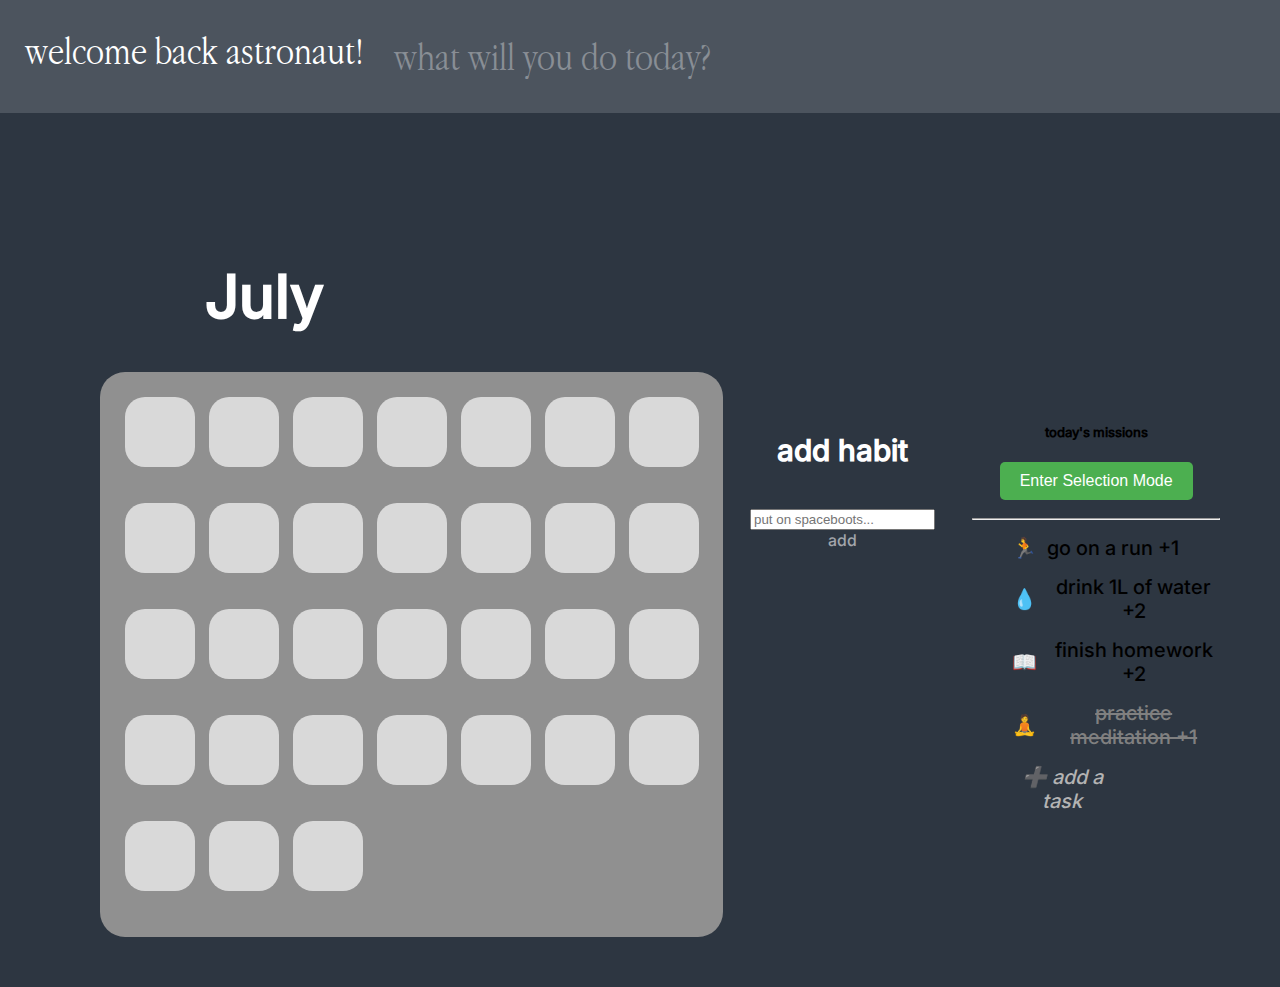
==== index.html @ 1a75a882 "added selection mode button" ====
<!DOCTYPE html>
<html lang="en">
<head>
  <meta charset="UTF-8">
  <meta name="viewport" content="width=device-width, initial-scale=1.0">
  <title>Dire</title>
  <link rel="stylesheet" href="style.css">
</head>

<body>
  <div id="top_header">
    <div style="display: flex; gap: 0px;">
      <h1>welcome back astronaut!</h1>
      <h2>what will you do today?</h2>
    </div>
  </div>
  <h3 id="month"></h3>
  
  <!-- Main container for calendar and goals -->
  <div id="mainContainer">
    <div id="calendar"></div>
    <div id="habits">
      <h4>add habit</h4>
      <input type="text" id="input" placeholder="put on spaceboots...">
      <span onclick="newElement()" class="addBtn">add</span>
    </div>
    <div id="missionListContainer">
      <h5>today's missions</h5>
      <button id="toggleSelectionMode">Enter Selection Mode</button>
      <hr>
      <ul id="taskList">
        <li>
          <span class="icon">🏃</span>
          <span class="task-text">go on a run +1</span>
        </li>
        <li>
          <span class="icon">💧</span>
          <span class="task-text">drink 1L of water +2</span>
        </li>
        <li>
          <span class="icon">📖</span>
          <span class="task-text">finish homework +2</span>
        </li>
        <li class="completed">
          <span class="icon">🧘</span>
          <span class="task-text">practice meditation +1</span>
        </li>
        <li id="addTask" contenteditable="true" class="add-task">➕ add a task</li>
      </ul>
      
    </div>
  </div>
  
  
  <script src="script.js"></script>
</body>

</html>
---- style.css ----
@font-face {
  font-family: 'AppleGaramond-Light';
  src: url('./fonts/AppleGaramond-Light.ttf');
}
@font-face {
  font-family: 'Inter';
  src: url('./fonts/Inter_18pt-Medium.ttf');
}
body {
    font-family: 'Inter';
    text-align: center;
    background-color: #2D3641;
    margin: 0;
    padding: 0;
}
#top_header {
  font-family: 'AppleGaramond-Light';
  position: fixed;
  font-size: 40px;
  top: 0;
  left: 0;
  width: 100%;
  padding: none;
  border: none;
  background-color: #4C545E;
}
/* Welcome back astronaut*/
h1 {
    font-size: 40px;
    font-weight: lighter;
    padding-left: 25px;
    padding-top: none;
    padding-right: 0px;
    color: #FFFFFF;
    text-align: left;
}
/*What will you do today?*/
h2 {
  font-weight: lighter;
  padding-top: none;
  padding-left: 30px;
  color: #ffffff58;
  font-size: 40px;
  text-align: left;
}
#mainContainer {
  display: flex;
  justify-content: space-between;
  align-items: flex-start;
  margin: 50px;
  gap: 20px;
}
/* Month header */
h3 {
    padding-top: 200px;
    padding-left: 205px;
    font-size: 60px;
    text-align: left;
    color: #FFFFFF;
}

#calendar {
  background-color: #909090;
  display: grid;
  grid-template-columns: repeat(7, 1fr);
  padding: 10px;
  padding-left: 25px;
  padding-top: 25px;
  margin-left: 50px;
  margin-top: -20px;
  cursor: default;
  width: 700px;
  height: 530px;
  border-radius: 25px;
  
}
.day-square {
  color: black;
  width: 70px;
  height: 70px;
  border-radius: 20px;
  background-color: #D9D9D9;
}
#addTask {
  width: 100px;
  height: 50px;
  border-radius: 20px;
}
/* Add habit*/
h4 {
  font-family: 'Inter';
  font-size: 30px;
  color: #ffffff;
}
.addBtn {
  padding: 10px;
  color: #ffffff8f;
}
.addBtn:hover {
  border-radius: 25px;
  background-color: #bbbbbb46;
  cursor:pointer;
}
#toggleSelectionMode {
  background-color: #4caf50; /* Green background */
  color: white; /* White text */
  border: none; /* Remove default borders */
  padding: 10px 20px; /* Padding for comfortable size */
  font-size: 16px; /* Font size for readability */
  border-radius: 5px; /* Rounded corners */
  cursor: pointer; /* Pointer cursor to indicate interactivity */
  margin-bottom: 10px; /* Space below the button */
}

#toggleSelectionMode:hover {
  background-color: #45a049; /* Darker green on hover */
}


#missionListContainer {
  width: 25%; 
  padding: 10px;
  right: 100px; 
  top: 200px;
}

#missionList {
  list-style: none;
  padding: 0;
  margin: 0;
}
#taskList li {
  display: flex;
  align-items: center;
  margin-bottom: 15px;
  font-size: 20px;
}

.icon {
  margin-right: 10px;
}

.add-task {
  color: #b3b3b3;
  font-style: italic;
  cursor: text;
  outline: none;
}

.add-task:focus {
  color: white;
  font-style: normal;
}

#taskList li input {
  margin-left: 10px;
  font-size: 18px;
  padding: 5px;
}
.completed .task-text {
  text-decoration: line-through;
  color: gray;
}
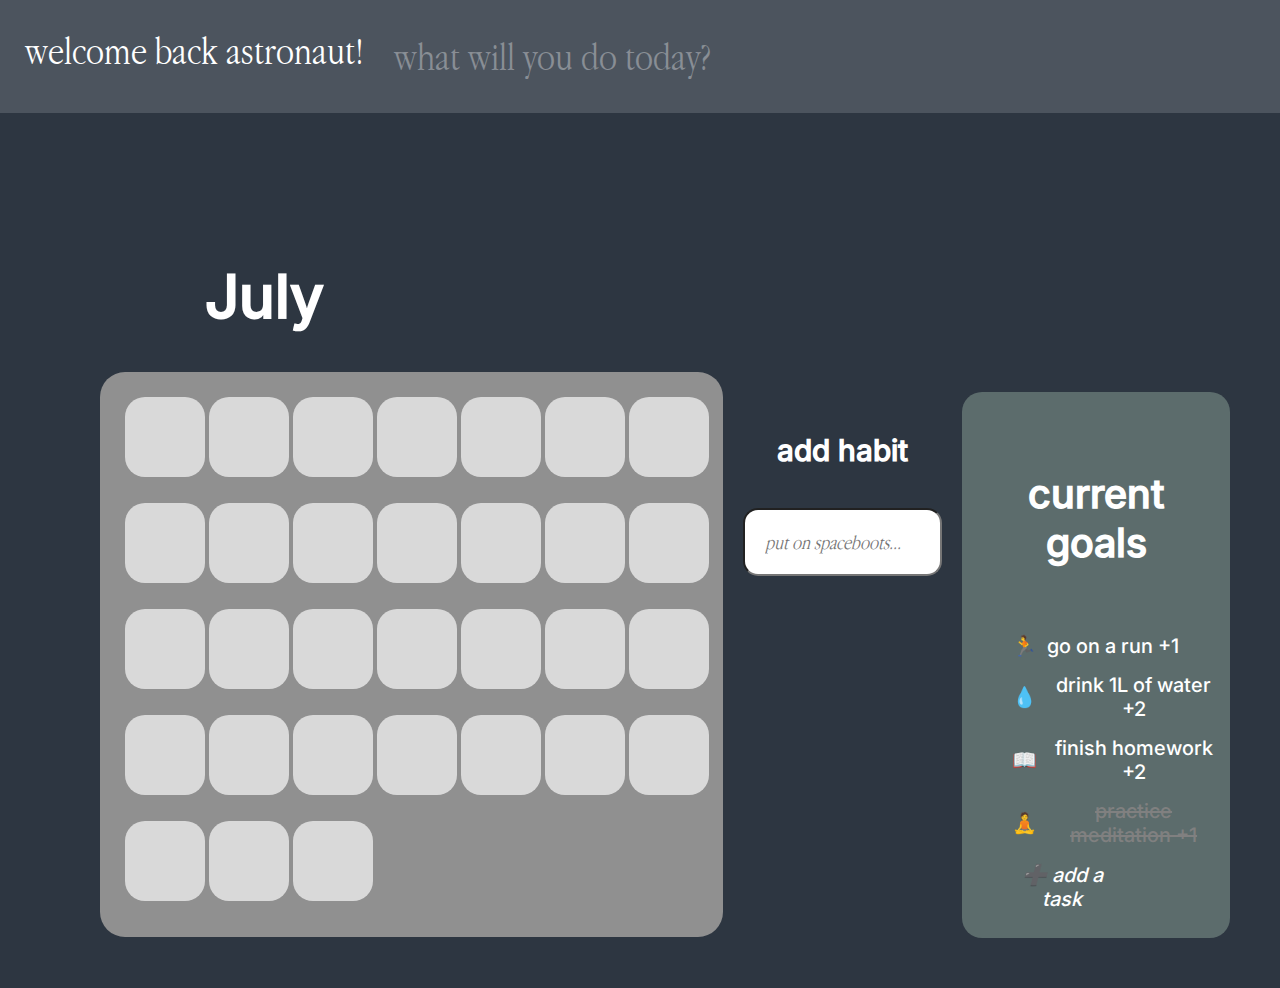
==== commit f63c60c6: "did some insanely epic stuff (changed font colour)" ====
--- a/index.html
+++ b/index.html
@@ -22,12 +22,9 @@
     <div id="habits">
       <h4>add habit</h4>
       <input type="text" id="input" placeholder="put on spaceboots...">
-      <span onclick="newElement()" class="addBtn">add</span>
     </div>
     <div id="missionListContainer">
-      <h5>today's missions</h5>
-      <button id="toggleSelectionMode">Enter Selection Mode</button>
-      <hr>
+      <h5>current goals</h5>
       <ul id="taskList">
         <li>
           <span class="icon">🏃</span>
@@ -47,7 +44,6 @@
         </li>
         <li id="addTask" contenteditable="true" class="add-task">➕ add a task</li>
       </ul>
-      
     </div>
   </div>
   
--- a/style.css
+++ b/style.css
@@ -75,11 +75,13 @@
   
 }
 .day-square {
-  color: black;
-  width: 70px;
-  height: 70px;
+  width: 80px;
+  height: 80px;
   border-radius: 20px;
   background-color: #D9D9D9;
+}
+.day-square:hover {
+  color:#909090
 }
 #addTask {
   width: 100px;
@@ -87,37 +89,26 @@
   border-radius: 20px;
 }
 /* Add habit*/
+#habits input[type="text"]{
+  font-family: 'AppleGaramond-Light';
+  font-style: italic;
+  font-size: 15px;
+  padding: 20px;
+  font-size: 20px;
+  border-radius: 15px;
+}
 h4 {
   font-family: 'Inter';
   font-size: 30px;
   color: #ffffff;
 }
-.addBtn {
-  padding: 10px;
-  color: #ffffff8f;
+h5 {
+  color: white;
+  font-size: 40px;
 }
-.addBtn:hover {
-  border-radius: 25px;
-  background-color: #bbbbbb46;
-  cursor:pointer;
-}
-#toggleSelectionMode {
-  background-color: #4caf50; /* Green background */
-  color: white; /* White text */
-  border: none; /* Remove default borders */
-  padding: 10px 20px; /* Padding for comfortable size */
-  font-size: 16px; /* Font size for readability */
-  border-radius: 5px; /* Rounded corners */
-  cursor: pointer; /* Pointer cursor to indicate interactivity */
-  margin-bottom: 10px; /* Space below the button */
-}
-
-#toggleSelectionMode:hover {
-  background-color: #45a049; /* Darker green on hover */
-}
-
-
 #missionListContainer {
+  background-color: #5C6C6C;
+  border-radius: 20px;
   width: 25%; 
   padding: 10px;
   right: 100px; 
@@ -130,6 +121,7 @@
   margin: 0;
 }
 #taskList li {
+  color: white;
   display: flex;
   align-items: center;
   margin-bottom: 15px;
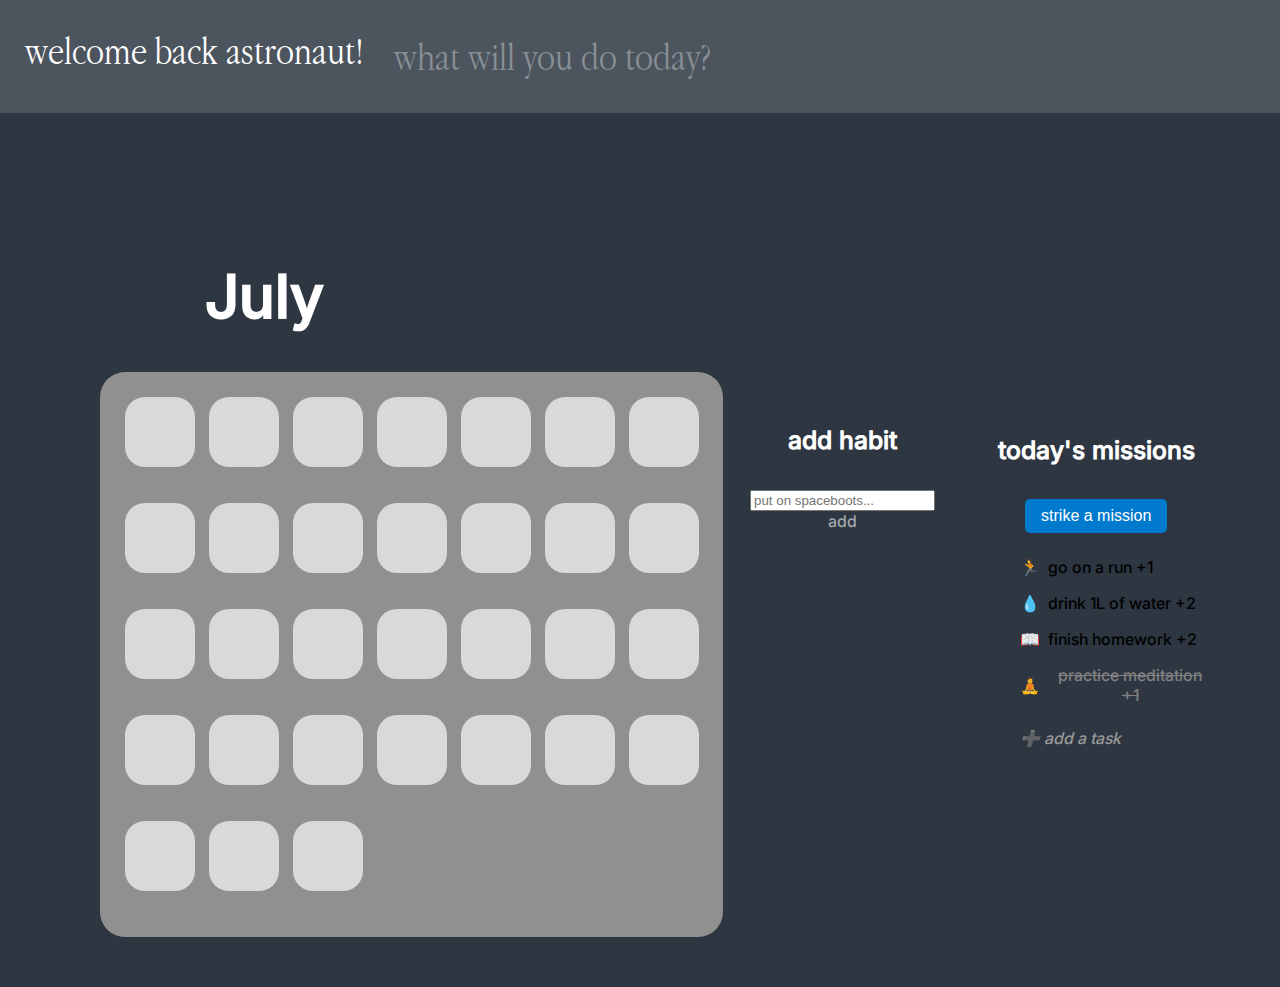
==== commit 0d2dc35c: "edited the to-do a bit" ====
--- a/index.html
+++ b/index.html
@@ -22,9 +22,11 @@
     <div id="habits">
       <h4>add habit</h4>
       <input type="text" id="input" placeholder="put on spaceboots...">
+      <span onclick="newElement()" class="addBtn">add</span>
     </div>
     <div id="missionListContainer">
-      <h5>current goals</h5>
+      <h4>today's missions</h4>
+      <button id="toggleSelectionMode">strike a mission</button>
       <ul id="taskList">
         <li>
           <span class="icon">🏃</span>
@@ -44,6 +46,7 @@
         </li>
         <li id="addTask" contenteditable="true" class="add-task">➕ add a task</li>
       </ul>
+      
     </div>
   </div>
   
--- a/style.css
+++ b/style.css
@@ -75,13 +75,11 @@
   
 }
 .day-square {
-  width: 80px;
-  height: 80px;
+  color: black;
+  width: 70px;
+  height: 70px;
   border-radius: 20px;
   background-color: #D9D9D9;
-}
-.day-square:hover {
-  color:#909090
 }
 #addTask {
   width: 100px;
@@ -89,26 +87,39 @@
   border-radius: 20px;
 }
 /* Add habit*/
-#habits input[type="text"]{
-  font-family: 'AppleGaramond-Light';
-  font-style: italic;
-  font-size: 15px;
-  padding: 20px;
-  font-size: 20px;
-  border-radius: 15px;
-}
 h4 {
   font-family: 'Inter';
-  font-size: 30px;
+  font-size: 25px;
   color: #ffffff;
 }
-h5 {
+.addBtn {
+  padding: 10px;
+  color: #ffffff8f;
+}
+.addBtn:hover {
+  border-radius: 25px;
+  background-color: #bbbbbb46;
+  cursor:pointer;
+}
+#toggleSelectionMode {
+  display: block;
+  margin: 10px auto; /* Center horizontally */
+  padding: 8px 16px;
+  font-size: 1rem;
+  border: none;
+  border-radius: 5px;
+  background-color: #007acc; /* Customize button color */
   color: white;
-  font-size: 40px;
+  cursor: pointer;
 }
+
+
+#toggleSelectionMode:hover {
+  background-color: #45a049; /* Darker green on hover */
+}
+
+
 #missionListContainer {
-  background-color: #5C6C6C;
-  border-radius: 20px;
   width: 25%; 
   padding: 10px;
   right: 100px; 
@@ -121,22 +132,31 @@
   margin: 0;
 }
 #taskList li {
-  color: white;
+  list-style: none;
+  padding: 8px;
+  margin: 0; /* Ensure uniform margins */
   display: flex;
-  align-items: center;
-  margin-bottom: 15px;
-  font-size: 20px;
+  align-items: center; /* Align icons and text */
+  width: 100%; /* Force full width alignment */
+  box-sizing: border-box; /* Include padding and borders in the width */
 }
 
 .icon {
-  margin-right: 10px;
+  margin-right: 8px;
+  display: inline-block;
+  width: 20px; /* Fix icon width for consistency */
+  text-align: center;
 }
 
+
+
 .add-task {
-  color: #b3b3b3;
+  color: #999;
   font-style: italic;
-  cursor: text;
-  outline: none;
+  padding: 8px;
+  width: 100%; /* Ensure it matches the width of other items */
+  border: none; /* Remove any extra borders that could cause misalignment */
+  outline: none; /* Remove outline when editable */
 }
 
 .add-task:focus {
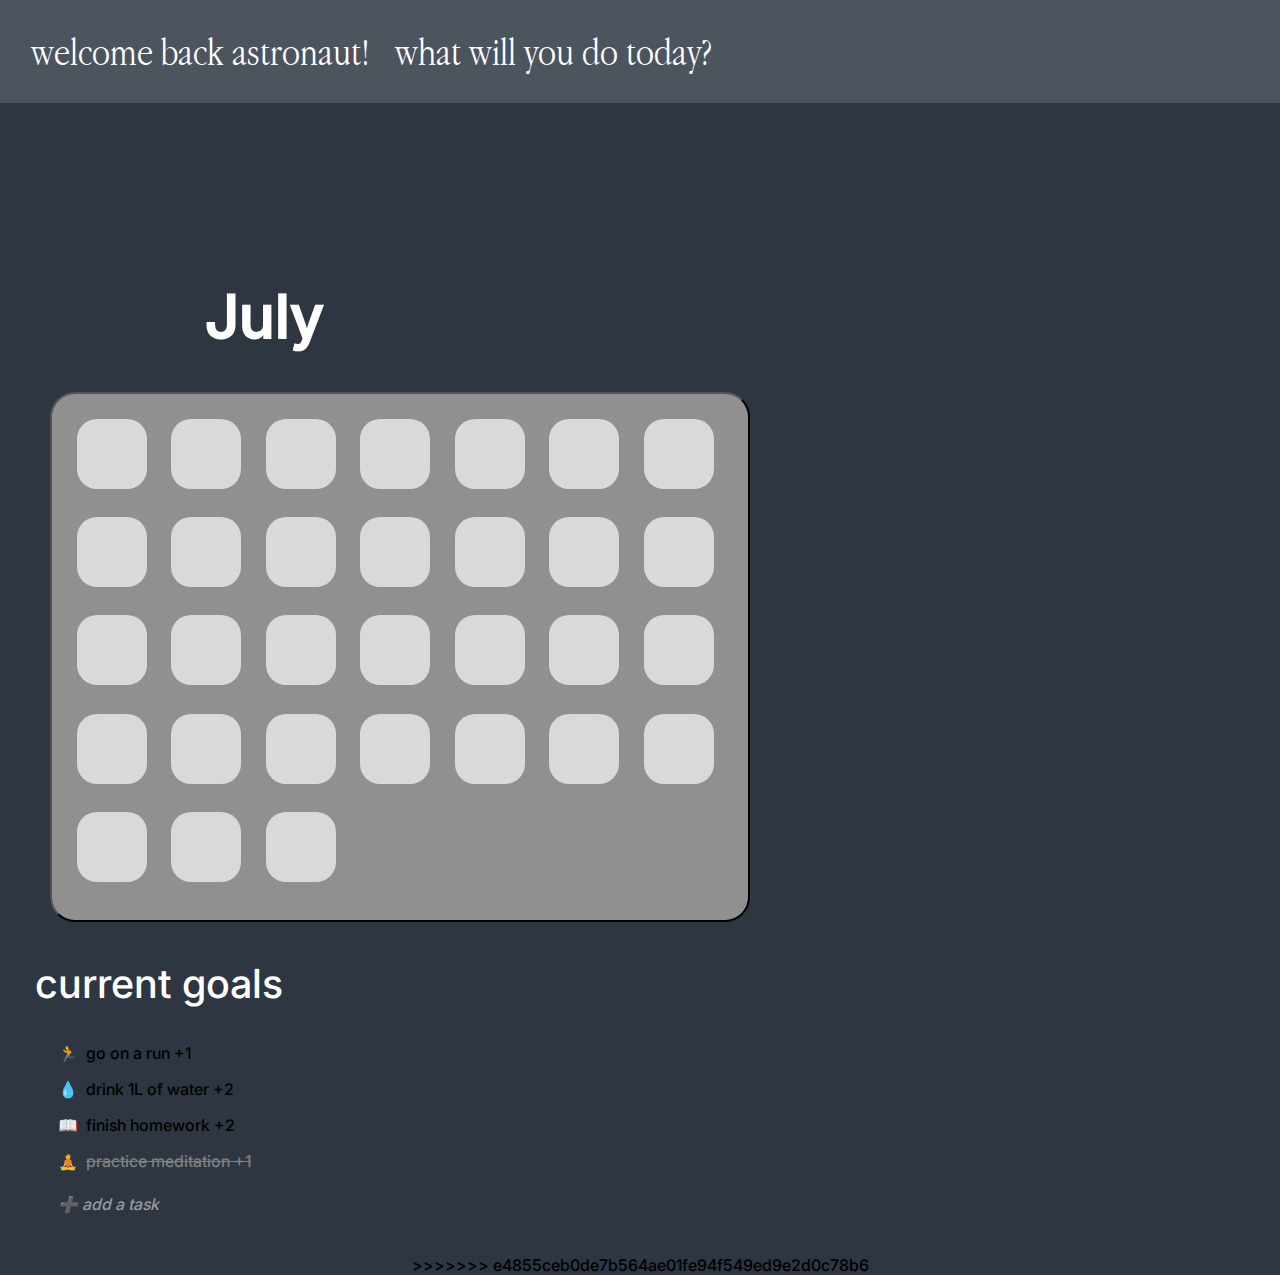
==== commit 9e9222c5: "login page" ====
--- a/index.html
+++ b/index.html
@@ -1,6 +1,8 @@
 <!DOCTYPE html>
 <html lang="en">
 <head>
+
+=======
   <meta charset="UTF-8">
   <meta name="viewport" content="width=device-width, initial-scale=1.0">
   <title>Dire</title>
@@ -8,50 +10,47 @@
 </head>
 
 <body>
-  <div id="top_header">
+  <!-- Top bannerheader -->
+  <button id="top_header">
     <div style="display: flex; gap: 0px;">
-      <h1>welcome back astronaut!</h1>
-      <h2>what will you do today?</h2>
+      <h1 id="mainBanner">welcome back astronaut!</h1>
+      <h1 class="h1-two">what will you do today?</h1>
     </div>
-  </div>
+  </button>
+
+  <!-- Month Info -->
   <h3 id="month"></h3>
-  
-  <!-- Main container for calendar and goals -->
-  <div id="mainContainer">
-    <div id="calendar"></div>
-    <div id="habits">
-      <h4>add habit</h4>
-      <input type="text" id="input" placeholder="put on spaceboots...">
-      <span onclick="newElement()" class="addBtn">add</span>
-    </div>
-    <div id="missionListContainer">
-      <h4>today's missions</h4>
-      <button id="toggleSelectionMode">strike a mission</button>
-      <ul id="taskList">
+
+  <!-- Calendar -->
+  <button id="calendar"></button>
+
+  <!-- Mission List Section -->
+  <div id="missionListContainer">
+    <h1>current goals</h1>
+   <!-- <hr> -->
+    <ul id="taskList">
         <li>
-          <span class="icon">🏃</span>
-          <span class="task-text">go on a run +1</span>
+            <span class="icon">🏃</span>
+            <span class="task-text">go on a run +1</span>
         </li>
         <li>
-          <span class="icon">💧</span>
-          <span class="task-text">drink 1L of water +2</span>
+            <span class="icon">💧</span>
+            <span class="task-text">drink 1L of water +2</span>
         </li>
         <li>
-          <span class="icon">📖</span>
-          <span class="task-text">finish homework +2</span>
+            <span class="icon">📖</span>
+            <span class="task-text">finish homework +2</span>
         </li>
         <li class="completed">
-          <span class="icon">🧘</span>
-          <span class="task-text">practice meditation +1</span>
+            <span class="icon">🧘</span>
+            <span class="task-text">practice meditation +1</span>
         </li>
         <li id="addTask" contenteditable="true" class="add-task">➕ add a task</li>
-      </ul>
-      
-    </div>
+    </ul>
   </div>
-  
-  
+
+  <!-- Link to script -->
   <script src="script.js"></script>
+>>>>>>> e4855ceb0de7b564ae01fe94f549ed9e2d0c78b6
 </body>
-
 </html>
--- a/style.css
+++ b/style.css
@@ -108,7 +108,7 @@
   font-size: 1rem;
   border: none;
   border-radius: 5px;
-  background-color: #007acc; /* Customize button color */
+  background-color: #8163A1; /* Customize button color */
   color: white;
   cursor: pointer;
 }
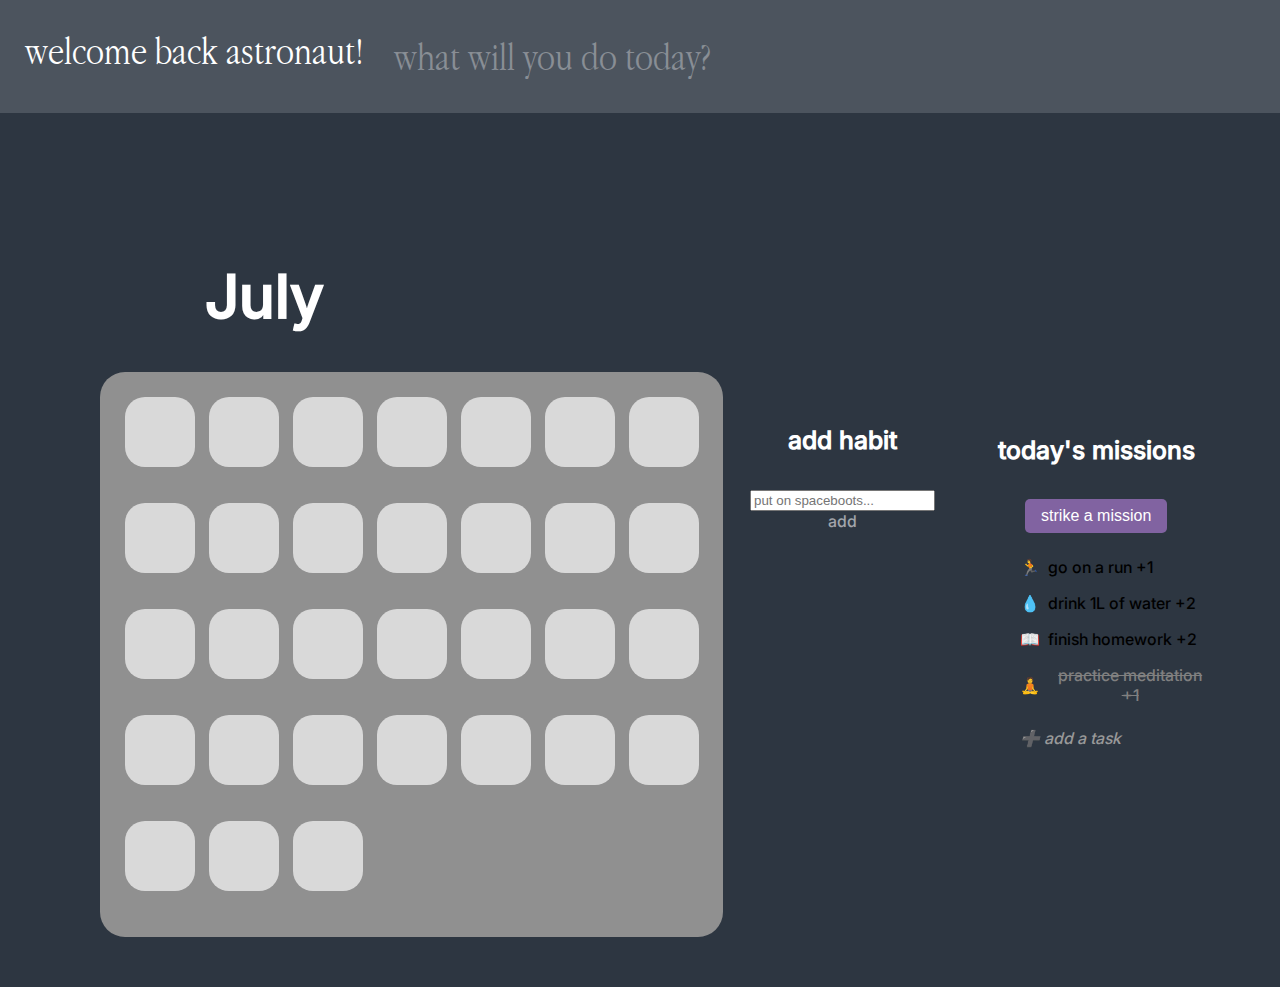
==== commit 9490bd52: "Merge branch 'master' of https://github.com/almostworked/shehacks" ====
--- a/index.html
+++ b/index.html
@@ -1,8 +1,6 @@
 <!DOCTYPE html>
 <html lang="en">
 <head>
-
-=======
   <meta charset="UTF-8">
   <meta name="viewport" content="width=device-width, initial-scale=1.0">
   <title>Dire</title>
@@ -10,47 +8,50 @@
 </head>
 
 <body>
-  <!-- Top bannerheader -->
-  <button id="top_header">
+  <div id="top_header">
     <div style="display: flex; gap: 0px;">
-      <h1 id="mainBanner">welcome back astronaut!</h1>
-      <h1 class="h1-two">what will you do today?</h1>
+      <h1>welcome back astronaut!</h1>
+      <h2>what will you do today?</h2>
     </div>
-  </button>
-
-  <!-- Month Info -->
+  </div>
   <h3 id="month"></h3>
-
-  <!-- Calendar -->
-  <button id="calendar"></button>
-
-  <!-- Mission List Section -->
-  <div id="missionListContainer">
-    <h1>current goals</h1>
-   <!-- <hr> -->
-    <ul id="taskList">
+  
+  <!-- Main container for calendar and goals -->
+  <div id="mainContainer">
+    <div id="calendar"></div>
+    <div id="habits">
+      <h4>add habit</h4>
+      <input type="text" id="input" placeholder="put on spaceboots...">
+      <span onclick="newElement()" class="addBtn">add</span>
+    </div>
+    <div id="missionListContainer">
+      <h4>today's missions</h4>
+      <button id="toggleSelectionMode">strike a mission</button>
+      <ul id="taskList">
         <li>
-            <span class="icon">🏃</span>
-            <span class="task-text">go on a run +1</span>
+          <span class="icon">🏃</span>
+          <span class="task-text">go on a run +1</span>
         </li>
         <li>
-            <span class="icon">💧</span>
-            <span class="task-text">drink 1L of water +2</span>
+          <span class="icon">💧</span>
+          <span class="task-text">drink 1L of water +2</span>
         </li>
         <li>
-            <span class="icon">📖</span>
-            <span class="task-text">finish homework +2</span>
+          <span class="icon">📖</span>
+          <span class="task-text">finish homework +2</span>
         </li>
         <li class="completed">
-            <span class="icon">🧘</span>
-            <span class="task-text">practice meditation +1</span>
+          <span class="icon">🧘</span>
+          <span class="task-text">practice meditation +1</span>
         </li>
         <li id="addTask" contenteditable="true" class="add-task">➕ add a task</li>
-    </ul>
+      </ul>
+      
+    </div>
   </div>
+  
+  
+  <script src="script.js"></script>
+</body>
 
-  <!-- Link to script -->
-  <script src="script.js"></script>
->>>>>>> e4855ceb0de7b564ae01fe94f549ed9e2d0c78b6
-</body>
 </html>
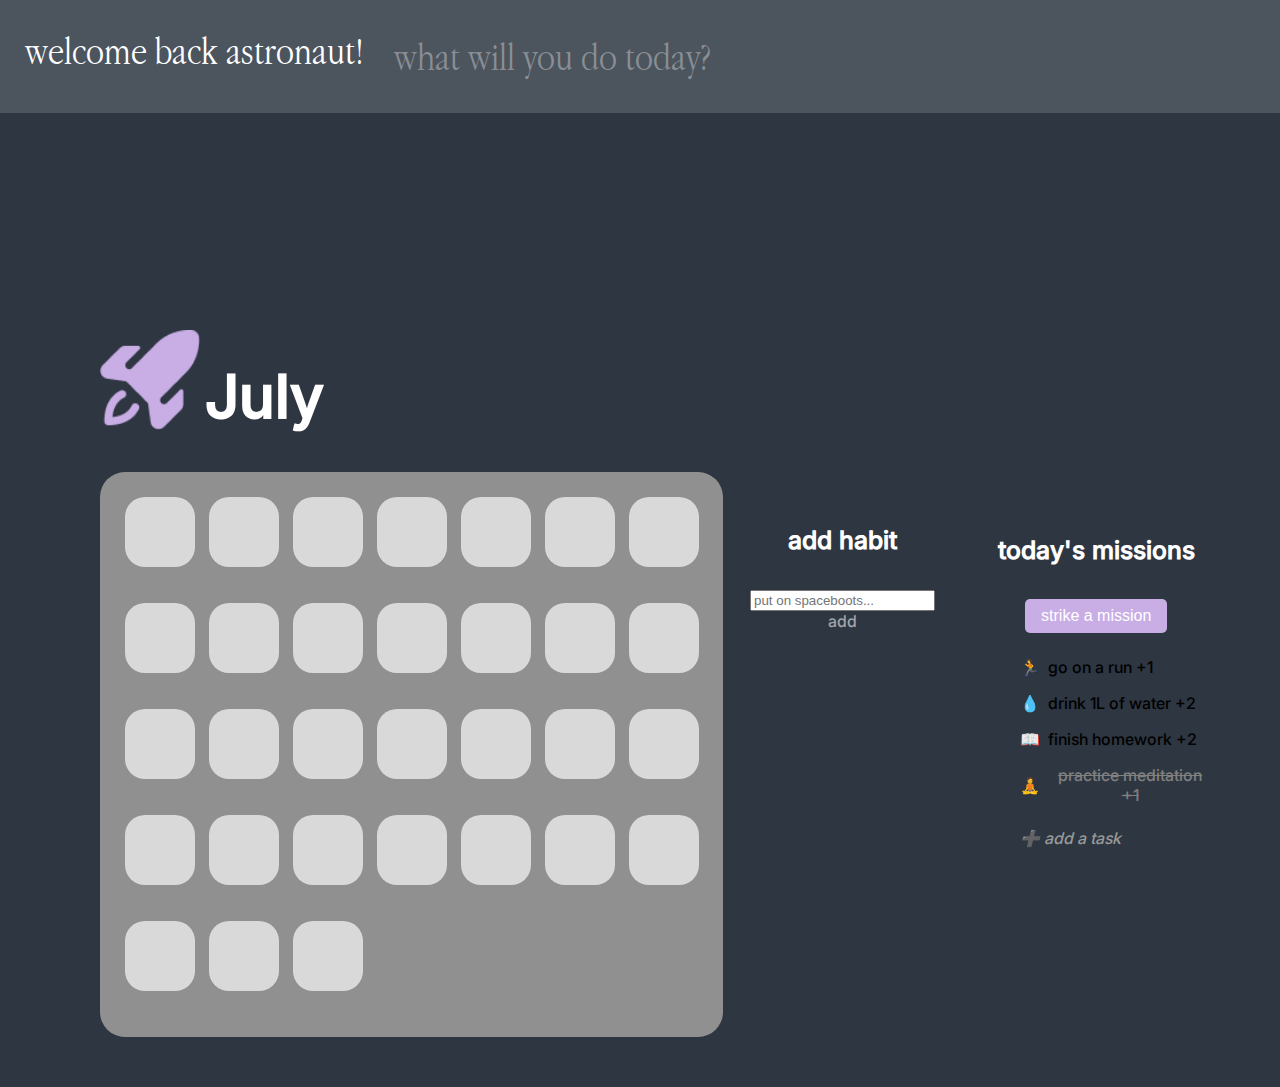
==== commit 8084948f: "added a rocket!!!!" ====
--- a/index.html
+++ b/index.html
@@ -8,6 +8,11 @@
 </head>
 
 <body>
+  <!-- Display the image here -->
+  <div id="image-container">
+    <img src="Vector.png" alt="rocket" width="300" height="200">
+  </div>
+
   <div id="top_header">
     <div style="display: flex; gap: 0px;">
       <h1>welcome back astronaut!</h1>
@@ -46,10 +51,8 @@
         </li>
         <li id="addTask" contenteditable="true" class="add-task">➕ add a task</li>
       </ul>
-      
     </div>
   </div>
-  
   
   <script src="script.js"></script>
 </body>
--- a/style.css
+++ b/style.css
@@ -1,176 +1,190 @@
-@font-face {
-  font-family: 'AppleGaramond-Light';
-  src: url('./fonts/AppleGaramond-Light.ttf');
-}
-@font-face {
-  font-family: 'Inter';
-  src: url('./fonts/Inter_18pt-Medium.ttf');
-}
-body {
+  @font-face {
+    font-family: 'AppleGaramond-Light';
+    src: url('./fonts/AppleGaramond-Light.ttf');
+  }
+  @font-face {
     font-family: 'Inter';
-    text-align: center;
-    background-color: #2D3641;
-    margin: 0;
-    padding: 0;
-}
-#top_header {
-  font-family: 'AppleGaramond-Light';
-  position: fixed;
-  font-size: 40px;
-  top: 0;
-  left: 0;
-  width: 100%;
-  padding: none;
-  border: none;
-  background-color: #4C545E;
-}
-/* Welcome back astronaut*/
-h1 {
+    src: url('./fonts/Inter_18pt-Medium.ttf');
+  }
+  body {
+      font-family: 'Inter';
+      text-align: center;
+      background-color: #2D3641;
+      margin: 0;
+      padding: 0;
+  }
+  #top_header {
+    font-family: 'AppleGaramond-Light';
+    position: fixed;
     font-size: 40px;
+    top: 0;
+    left: 0;
+    width: 100%;
+    padding: none;
+    border: none;
+    background-color: #4C545E;
+  }
+  /* Welcome back astronaut*/
+  h1 {
+      font-size: 40px;
+      font-weight: lighter;
+      padding-left: 25px;
+      padding-top: none;
+      padding-right: 0px;
+      color: #FFFFFF;
+      text-align: left;
+  }
+  /*What will you do today?*/
+  h2 {
     font-weight: lighter;
+    padding-top: none;
+    padding-left: 30px;
+    color: #ffffff58;
+    font-size: 40px;
+    text-align: left;
+  }
+  #mainContainer {
+    display: flex;
+    justify-content: space-between;
+    align-items: flex-start;
+    margin: 50px;
+    gap: 20px;
+  }
+  /* Month header */
+  h3 {
+      padding-top: 200px;
+      padding-left: 205px;
+      font-size: 60px;
+      text-align: left;
+      color: #FFFFFF;
+  }
+
+  #calendar {
+    background-color: #909090;
+    display: grid;
+    grid-template-columns: repeat(7, 1fr);
+    padding: 10px;
     padding-left: 25px;
-    padding-top: none;
-    padding-right: 0px;
-    color: #FFFFFF;
-    text-align: left;
-}
-/*What will you do today?*/
-h2 {
-  font-weight: lighter;
-  padding-top: none;
-  padding-left: 30px;
-  color: #ffffff58;
-  font-size: 40px;
-  text-align: left;
-}
-#mainContainer {
-  display: flex;
-  justify-content: space-between;
-  align-items: flex-start;
-  margin: 50px;
-  gap: 20px;
-}
-/* Month header */
-h3 {
-    padding-top: 200px;
-    padding-left: 205px;
-    font-size: 60px;
-    text-align: left;
-    color: #FFFFFF;
-}
+    padding-top: 25px;
+    margin-left: 50px;
+    margin-top: -20px;
+    cursor: default;
+    width: 700px;
+    height: 530px;
+    border-radius: 25px;
+    
+  }
+  .day-square {
+    color: black;
+    width: 70px;
+    height: 70px;
+    border-radius: 20px;
+    background-color: #D9D9D9;
+  }
+  #addTask {
+    width: 100px;
+    height: 50px;
+    border-radius: 20px;
+  }
+  /* Add habit*/
+  h4 {
+    font-family: 'Inter';
+    font-size: 25px;
+    color: #ffffff;
+  }
+  .addBtn {
+    padding: 10px;
+    color: #ffffff8f;
+  }
+  .addBtn:hover {
+    border-radius: 25px;
+    background-color: #bbbbbb46;
+    cursor:pointer;
+  }
+  #toggleSelectionMode {
+    display: block;
+    margin: 10px auto; /* Center horizontally */
+    padding: 8px 16px;
+    font-size: 1rem;
+    border: none;
+    border-radius: 5px;
+    background-color: #C9AEE6; /* Customize button color */
+    color: white;
+    cursor: pointer;
+  }
 
-#calendar {
-  background-color: #909090;
-  display: grid;
-  grid-template-columns: repeat(7, 1fr);
-  padding: 10px;
-  padding-left: 25px;
-  padding-top: 25px;
-  margin-left: 50px;
-  margin-top: -20px;
-  cursor: default;
-  width: 700px;
-  height: 530px;
-  border-radius: 25px;
-  
-}
-.day-square {
-  color: black;
-  width: 70px;
-  height: 70px;
-  border-radius: 20px;
-  background-color: #D9D9D9;
-}
-#addTask {
-  width: 100px;
-  height: 50px;
-  border-radius: 20px;
-}
-/* Add habit*/
-h4 {
-  font-family: 'Inter';
-  font-size: 25px;
-  color: #ffffff;
-}
-.addBtn {
-  padding: 10px;
-  color: #ffffff8f;
-}
-.addBtn:hover {
-  border-radius: 25px;
-  background-color: #bbbbbb46;
-  cursor:pointer;
-}
-#toggleSelectionMode {
-  display: block;
-  margin: 10px auto; /* Center horizontally */
-  padding: 8px 16px;
-  font-size: 1rem;
-  border: none;
-  border-radius: 5px;
-  background-color: #8163A1; /* Customize button color */
-  color: white;
-  cursor: pointer;
-}
+  #toggleSelectionMode:hover {
+    background-color: #8163A1; /* Darker green on hover */
+  }
 
 
-#toggleSelectionMode:hover {
-  background-color: #45a049; /* Darker green on hover */
-}
+  #missionListContainer {
+    width: 25%; 
+    padding: 10px;
+    right: 100px; 
+    top: 200px;
+  }
 
+  #missionList {
+    list-style: none;
+    padding: 0;
+    margin: 0;
+  }
+  #taskList li {
+    list-style: none;
+    padding: 8px;
+    margin: 0; /* Ensure uniform margins */
+    display: flex;
+    align-items: center; /* Align icons and text */
+    width: 100%; /* Force full width alignment */
+    box-sizing: border-box; /* Include padding and borders in the width */
+  }
 
-#missionListContainer {
-  width: 25%; 
-  padding: 10px;
-  right: 100px; 
-  top: 200px;
-}
-
-#missionList {
-  list-style: none;
-  padding: 0;
-  margin: 0;
-}
-#taskList li {
-  list-style: none;
-  padding: 8px;
-  margin: 0; /* Ensure uniform margins */
-  display: flex;
-  align-items: center; /* Align icons and text */
-  width: 100%; /* Force full width alignment */
-  box-sizing: border-box; /* Include padding and borders in the width */
-}
-
-.icon {
-  margin-right: 8px;
-  display: inline-block;
-  width: 20px; /* Fix icon width for consistency */
-  text-align: center;
-}
+  .icon {
+    margin-right: 8px;
+    display: inline-block;
+    width: 20px; /* Fix icon width for consistency */
+    text-align: center;
+  }
 
 
 
-.add-task {
-  color: #999;
-  font-style: italic;
-  padding: 8px;
-  width: 100%; /* Ensure it matches the width of other items */
-  border: none; /* Remove any extra borders that could cause misalignment */
-  outline: none; /* Remove outline when editable */
-}
+  .add-task {
+    color: #999;
+    font-style: italic;
+    padding: 8px;
+    width: 100%; /* Ensure it matches the width of other items */
+    border: none; /* Remove any extra borders that could cause misalignment */
+    outline: none; /* Remove outline when editable */
+  }
 
-.add-task:focus {
-  color: white;
-  font-style: normal;
-}
+  .add-task:focus {
+    color: white;
+    font-style: normal;
+  }
 
-#taskList li input {
-  margin-left: 10px;
-  font-size: 18px;
-  padding: 5px;
-}
-.completed .task-text {
-  text-decoration: line-through;
-  color: gray;
-}
+  #taskList li input {
+    margin-left: 10px;
+    font-size: 18px;
+    padding: 5px;
+  }
+  .completed .task-text {
+    text-decoration: line-through;
+    color: gray;
+  }
+  #image-container {
+    position: relative;
+    top: 330px; /* Moves the image down by 500px */
+    left: 100px;
+    display: flex;
+  }
+  
+  
+  #image-container img {
+    width: 100px;
+    height: 100px;
+    display: block; /* Prevents extra space below the image */
+  }
+  
+  
 
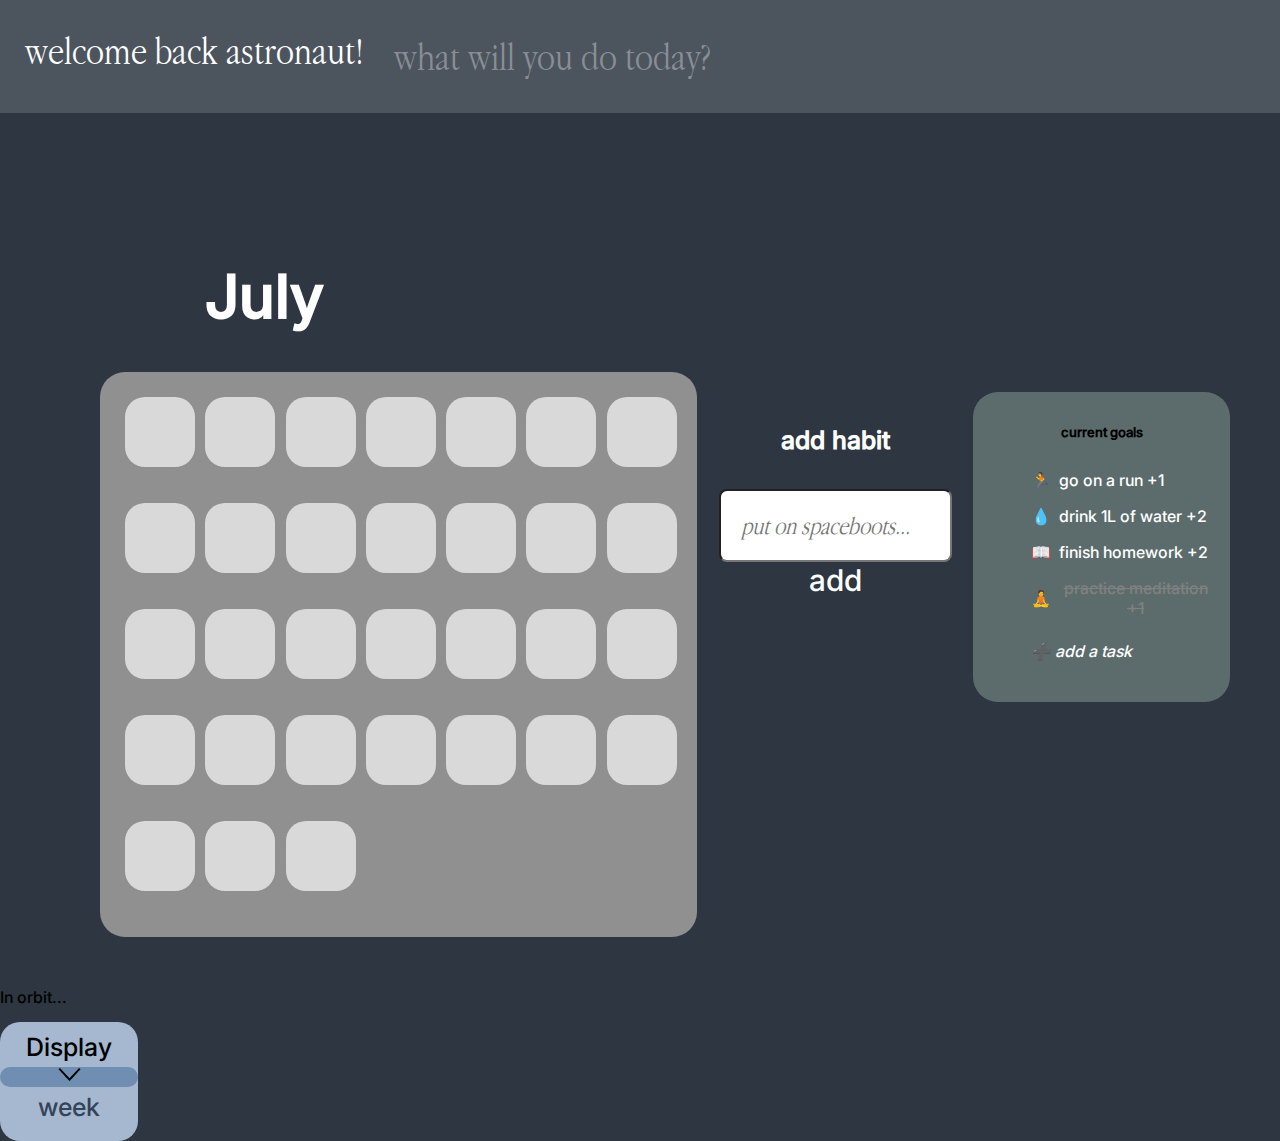
==== commit 01816274: "add icons top right" ====
--- a/index.html
+++ b/index.html
@@ -5,14 +5,53 @@
   <meta name="viewport" content="width=device-width, initial-scale=1.0">
   <title>Dire</title>
   <link rel="stylesheet" href="style.css">
+  <style>
+    .disply {
+        width: 138px;
+        height: 119px;
+        background-color: #A5B8D0;
+        border-radius: 20px;
+        
+          /* Align to the bottom */
+    }
+    .dropdown {
+        
+        top: 20px;  /* This will move the element down */
+        width: 138px;
+        height: 20px;
+        border-top-left-radius: 0;
+        border-top-right-radius: 0;
+        text-transform: calc(10);
+        background-color: #708DB2;
+        border-radius: 20px;  /* Center horizontally */
+           /* Align to the bottom */
+    }
+    .img{
+        color:black;
+        position: relative;
+        top: 10px;
+    }
+    .wd{
+        
+        color:#334359;
+        width:138px;
+        height: 32px;
+        text-align: center;
+        padding-top: -300px;
+        font-size: 30px;
+
+    }
+    p {
+        font-size: 25px;
+        height: 10px;
+        margin-top: -5px;
+        padding-top: 10px;
+        text-align: center;
+    }
+  </style>
 </head>
 
 <body>
-  <!-- Display the image here -->
-  <div id="image-container">
-    <img src="Vector.png" alt="rocket" width="300" height="200">
-  </div>
-
   <div id="top_header">
     <div style="display: flex; gap: 0px;">
       <h1>welcome back astronaut!</h1>
@@ -30,8 +69,7 @@
       <span onclick="newElement()" class="addBtn">add</span>
     </div>
     <div id="missionListContainer">
-      <h4>today's missions</h4>
-      <button id="toggleSelectionMode">strike a mission</button>
+      <h5>current goals</h5>
       <ul id="taskList">
         <li>
           <span class="icon">🏃</span>
@@ -53,8 +91,36 @@
       </ul>
     </div>
   </div>
+
+  <body>
+    <footer class="footer" style = "text-align: left;">
+        <div class="progress-container">
+            <span class="progress-text">In orbit...</span>
+            <div class="progress-bar">
+              <div class="progress-fill"></div>
+            </div>
+          </div>
+    </footer>
+    
+  </body>
+
+  <body>
+    <section>
+        <div class="disply" style="margin-top: 20px;">
+            <p>Display</p>
+            <div class="dropdown">
+                <img src=".vscode/pngegg.png" height="35" width="35" alt="Dropdown image" style="margin-top: -10px; ">
+            </img>
+            </div>
+            <div class="wd">
+                <p>week</p>
+            </div>
+        </div>
+    </section>
+  </body>
+  
   
   <script src="script.js"></script>
 </body>
 
-</html>
+</html>--- a/style.css
+++ b/style.css
@@ -1,129 +1,141 @@
-  @font-face {
-    font-family: 'AppleGaramond-Light';
-    src: url('./fonts/AppleGaramond-Light.ttf');
-  }
-  @font-face {
+@font-face {
+  font-family: 'AppleGaramond-Light';
+  src: url('./fonts/AppleGaramond-Light.ttf');
+}
+@font-face {
+  font-family: 'Inter';
+  src: url('./fonts/Inter_18pt-Medium.ttf');
+}
+body {
     font-family: 'Inter';
-    src: url('./fonts/Inter_18pt-Medium.ttf');
-  }
-  body {
-      font-family: 'Inter';
-      text-align: center;
-      background-color: #2D3641;
-      margin: 0;
-      padding: 0;
-  }
-  #top_header {
-    font-family: 'AppleGaramond-Light';
-    position: fixed;
+    text-align: center;
+    background-color: #2D3641;
+    margin: 0;
+    padding: 0;
+}
+#top_header {
+  font-family: 'AppleGaramond-Light';
+  position: fixed;
+  font-size: 40px;
+  top: 0;
+  left: 0;
+  width: 100%;
+  padding: none;
+  border: none;
+  background-color: #4C545E;
+}
+/* Welcome back astronaut*/
+h1 {
     font-size: 40px;
-    top: 0;
-    left: 0;
-    width: 100%;
-    padding: none;
-    border: none;
-    background-color: #4C545E;
-  }
-  /* Welcome back astronaut*/
-  h1 {
-      font-size: 40px;
-      font-weight: lighter;
-      padding-left: 25px;
-      padding-top: none;
-      padding-right: 0px;
-      color: #FFFFFF;
-      text-align: left;
-  }
-  /*What will you do today?*/
-  h2 {
     font-weight: lighter;
+    padding-left: 25px;
     padding-top: none;
-    padding-left: 30px;
-    color: #ffffff58;
-    font-size: 40px;
+    padding-right: 0px;
+    color: #FFFFFF;
     text-align: left;
-  }
-  #mainContainer {
-    display: flex;
-    justify-content: space-between;
-    align-items: flex-start;
-    margin: 50px;
-    gap: 20px;
-  }
-  /* Month header */
-  h3 {
-      padding-top: 200px;
-      padding-left: 205px;
-      font-size: 60px;
-      text-align: left;
-      color: #FFFFFF;
-  }
+}
+/*What will you do today?*/
+h2 {
+  font-weight: lighter;
+  padding-top: none;
+  padding-left: 30px;
+  color: #ffffff58;
+  font-size: 40px;
+  text-align: left;
+}
+#mainContainer {
+  display: flex;
+  justify-content: space-between;
+  align-items: flex-start;
+  margin: 50px;
+  gap: 20px;
+}
+/* Month header */
+h3 {
+    padding-top: 200px;
+    padding-left: 205px;
+    font-size: 60px;
+    text-align: left;
+    color: #FFFFFF;
+}
 
-  #calendar {
-    background-color: #909090;
-    display: grid;
-    grid-template-columns: repeat(7, 1fr);
-    padding: 10px;
-    padding-left: 25px;
-    padding-top: 25px;
-    margin-left: 50px;
-    margin-top: -20px;
-    cursor: default;
-    width: 700px;
-    height: 530px;
-    border-radius: 25px;
-    
-  }
-  .day-square {
-    color: black;
-    width: 70px;
-    height: 70px;
-    border-radius: 20px;
-    background-color: #D9D9D9;
-  }
-  #addTask {
-    width: 100px;
-    height: 50px;
-    border-radius: 20px;
-  }
-  /* Add habit*/
-  h4 {
-    font-family: 'Inter';
-    font-size: 25px;
-    color: #ffffff;
-  }
-  .addBtn {
-    padding: 10px;
-    color: #ffffff8f;
-  }
-  .addBtn:hover {
-    border-radius: 25px;
-    background-color: #bbbbbb46;
-    cursor:pointer;
-  }
-  #toggleSelectionMode {
-    display: block;
-    margin: 10px auto; /* Center horizontally */
-    padding: 8px 16px;
-    font-size: 1rem;
-    border: none;
-    border-radius: 5px;
-    background-color: #C9AEE6; /* Customize button color */
-    color: white;
-    cursor: pointer;
-  }
+#calendar {
+  background-color: #909090;
+  display: grid;
+  grid-template-columns: repeat(7, 1fr);
+  padding: 10px;
+  padding-left: 25px;
+  padding-top: 25px;
+  margin-left: 50px;
+  margin-top: -20px;
+  cursor: default;
+  width: 700px;
+  height: 530px;
+  border-radius: 25px;
+  
+}
+.day-square {
+  color: black;
+  width: 70px;
+  height: 70px;
+  border-radius: 20px;
+  background-color: #D9D9D9;
+}
+#addTask {
+  width: 100px;
+  height: 50px;
+  border-radius: 20px;
+}
+/* Add habit*/
+h4 {
+  font-family: 'Inter';
+  font-size: 25px;
+  color: #ffffff;
+}
+#input {
+  font-size: 25px;
+  font-family: 'AppleGaramond-Light';
+  font-style: italic;
+  border-radius: 8px;
+  padding: 20px;
+  
+}
+#habits {
+  list-style-type: none;
+  color: white;
+  font-size: 30px;
+  
+}
+
+#habitList {
+  align-items: start;
+}
+#toggleSelectionMode {
+  display: block;
+  margin: 10px auto; /* Center horizontally */
+  padding: 8px 16px;
+  font-size: 1rem;
+  border: none;
+  border-radius: 5px;
+  background-color: #8163A1; /* Customize button color */
+  color: white;
+  cursor: pointer;
+}
+
 
   #toggleSelectionMode:hover {
     background-color: #8163A1; /* Darker green on hover */
   }
 
 
-  #missionListContainer {
-    width: 25%; 
-    padding: 10px;
-    right: 100px; 
-    top: 200px;
-  }
+#missionListContainer {
+  background-color: #5C6C6C;
+  border-radius: 25px;
+  width: 25%; 
+  padding: 10px;
+  right: 100px; 
+  top: 200px;
+}
 
   #missionList {
     list-style: none;
@@ -131,6 +143,7 @@
     margin: 0;
   }
   #taskList li {
+    color: white;
     list-style: none;
     padding: 8px;
     margin: 0; /* Ensure uniform margins */
@@ -147,8 +160,6 @@
     text-align: center;
   }
 
-
-
   .add-task {
     color: #999;
     font-style: italic;
@@ -157,34 +168,29 @@
     border: none; /* Remove any extra borders that could cause misalignment */
     outline: none; /* Remove outline when editable */
   }
-
-  .add-task:focus {
-    color: white;
-    font-style: normal;
-  }
-
-  #taskList li input {
-    margin-left: 10px;
-    font-size: 18px;
-    padding: 5px;
-  }
-  .completed .task-text {
-    text-decoration: line-through;
-    color: gray;
-  }
   #image-container {
     position: relative;
-    top: 330px; /* Moves the image down by 500px */
+    top: 325px; /* Moves the image down by 500px */
     left: 100px;
     display: flex;
   }
-  
   
   #image-container img {
     width: 100px;
     height: 100px;
     display: block; /* Prevents extra space below the image */
   }
-  
-  
+  .add-task:focus {
+    color: white;
+    font-style: normal;
+  }
 
+#taskList li input {
+  margin-left: 10px;
+  font-size: 18px;
+  padding: 5px;
+}
+.completed .task-text {
+  text-decoration: line-through;
+  color: gray; 
+}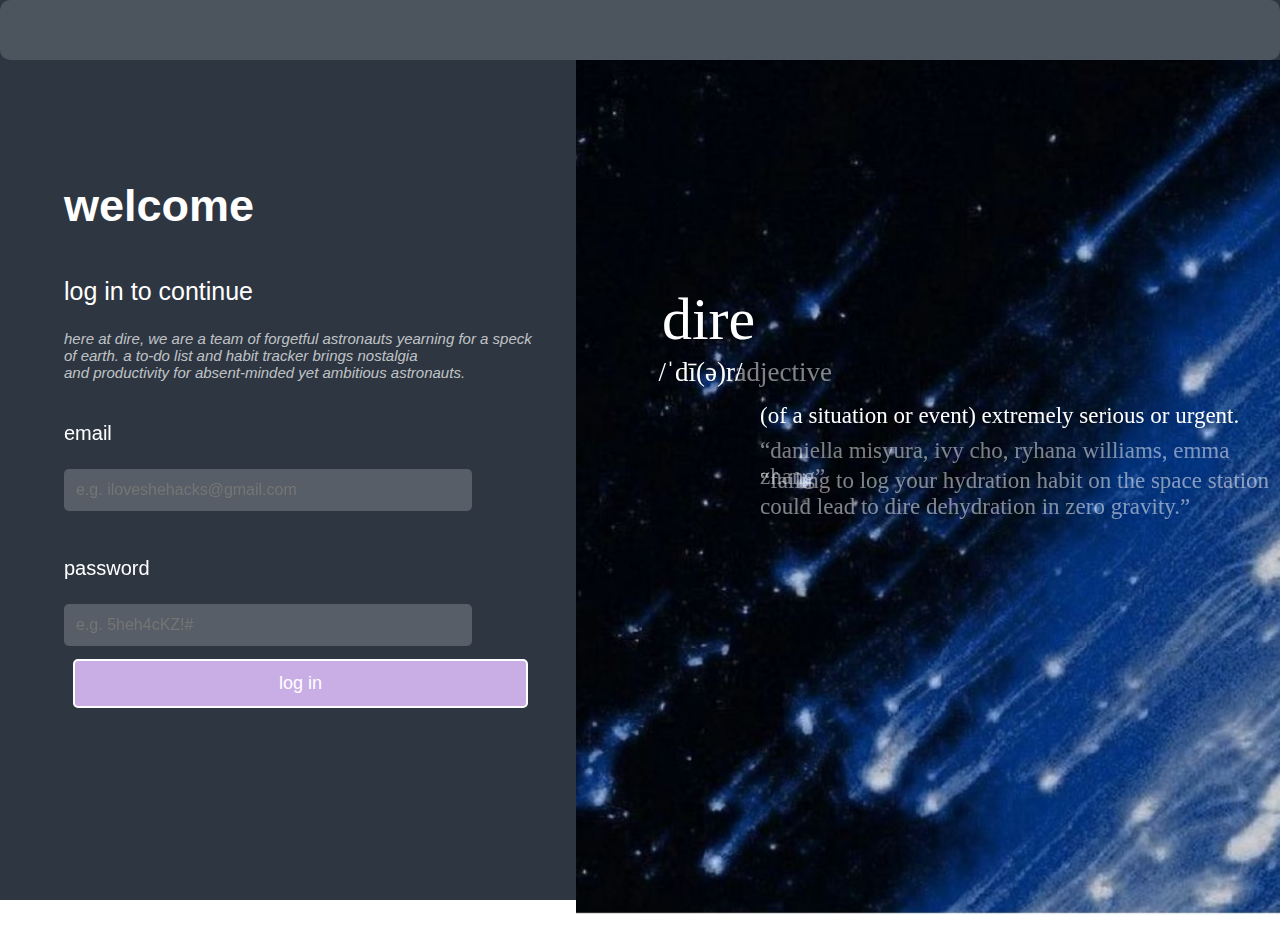
==== commit aa557ba1: "f" ====
--- a/index.html
+++ b/index.html
@@ -1,126 +1,85 @@
 <!DOCTYPE html>
 <html lang="en">
 <head>
-  <meta charset="UTF-8">
-  <meta name="viewport" content="width=device-width, initial-scale=1.0">
-  <title>Dire</title>
-  <link rel="stylesheet" href="style.css">
-  <style>
-    .disply {
-        width: 138px;
-        height: 119px;
-        background-color: #A5B8D0;
-        border-radius: 20px;
-        
-          /* Align to the bottom */
-    }
-    .dropdown {
-        
-        top: 20px;  /* This will move the element down */
-        width: 138px;
-        height: 20px;
-        border-top-left-radius: 0;
-        border-top-right-radius: 0;
-        text-transform: calc(10);
-        background-color: #708DB2;
-        border-radius: 20px;  /* Center horizontally */
-           /* Align to the bottom */
-    }
-    .img{
-        color:black;
-        position: relative;
-        top: 10px;
-    }
-    .wd{
-        
-        color:#334359;
-        width:138px;
-        height: 32px;
-        text-align: center;
-        padding-top: -300px;
-        font-size: 30px;
-
-    }
-    p {
-        font-size: 25px;
-        height: 10px;
-        margin-top: -5px;
-        padding-top: 10px;
-        text-align: center;
-    }
-  </style>
+  <link rel="stylesheet" href="login.css">
+  <title>shehacksL</title>
 </head>
 
 <body>
-  <div id="top_header">
-    <div style="display: flex; gap: 0px;">
-      <h1>welcome back astronaut!</h1>
-      <h2>what will you do today?</h2>
+  <section>
+    <div class="greyBG"></div>
+    <div class="imageRight"></div> 
+    <div class="navbar"></div>
+    <div class="webpageTitle">
+      <p>dire</p>
     </div>
-  </div>
-  <h3 id="month"></h3>
-  
-  <!-- Main container for calendar and goals -->
-  <div id="mainContainer">
-    <div id="calendar"></div>
-    <div id="habits">
-      <h4>add habit</h4>
-      <input type="text" id="input" placeholder="put on spaceboots...">
-      <span onclick="newElement()" class="addBtn">add</span>
+    <div class="webpageDef">
+      <p>/ˈdī(ə)r/</p>
     </div>
-    <div id="missionListContainer">
-      <h5>current goals</h5>
-      <ul id="taskList">
-        <li>
-          <span class="icon">🏃</span>
-          <span class="task-text">go on a run +1</span>
-        </li>
-        <li>
-          <span class="icon">💧</span>
-          <span class="task-text">drink 1L of water +2</span>
-        </li>
-        <li>
-          <span class="icon">📖</span>
-          <span class="task-text">finish homework +2</span>
-        </li>
-        <li class="completed">
-          <span class="icon">🧘</span>
-          <span class="task-text">practice meditation +1</span>
-        </li>
-        <li id="addTask" contenteditable="true" class="add-task">➕ add a task</li>
-      </ul>
+    <div class="webpageDef2">
+      <p>adjective</p>
     </div>
-  </div>
+    <div class="webpagetext1">
+      <p>(of a situation or event) extremely serious or urgent.</p>
+    </div>
+    <div class="webpagetext2">
+      <p>“failing to log your hydration habit on the space station could lead to dire dehydration in zero gravity.”</p>
+    </div>
+    <div class="namestext">
+      <p>“daniella misyura, ivy cho, ryhana williams, emma zhang”</p>
+    </div>
 
-  <body>
-    <footer class="footer" style = "text-align: left;">
-        <div class="progress-container">
-            <span class="progress-text">In orbit...</span>
-            <div class="progress-bar">
-              <div class="progress-fill"></div>
-            </div>
-          </div>
-    </footer>
     
-  </body>
+    <div class="welcome">
+      <p>welcome</p>
+    </div>
+    <div class="accountdesc">
+      <p>log in to continue</p>
+    </div>
+    <div class="diredesc">
+      <p>here at dire, we are a team of forgetful astronauts yearning for a speck <br>of earth. a to-do list and habit tracker brings nostalgia <br>and productivity for absent-minded yet ambitious astronauts. </p>
+    </div>
 
-  <body>
-    <section>
-        <div class="disply" style="margin-top: 20px;">
-            <p>Display</p>
-            <div class="dropdown">
-                <img src=".vscode/pngegg.png" height="35" width="35" alt="Dropdown image" style="margin-top: -10px; ">
-            </img>
-            </div>
-            <div class="wd">
-                <p>week</p>
-            </div>
+   <section class="signinbox">
+
+    <div class="email">
+      <p>email</p>
+    </div>
+    <!-- Fake Google -->
+
+    <!-- Email input form -->
+    <div class="form-box">
+      <form action="">
+        <div class="emailbox">
+          <input type="email" name="email" id="email-input" placeholder="e.g. iloveshehacks@gmail.com" required>
         </div>
-    </section>
-  </body>
-  
-  
-  <script src="script.js"></script>
+      </form>
+    </div>
+
+    <!-- Password text -->
+    <div class="password">
+      <p>password</p>
+    </div>
+
+    <!-- Password input form -->
+    <div class="form-box">
+      <form action="">
+        <div class="passwordbox">
+          <input type="password" name="password" id="password-input" placeholder="e.g. 5heh4cKZ!#" required>
+        </div>
+      </form>
+    </div>
+
+    <!-- sign up button -->
+     <div class= "button-div">
+      <form action="./home.html">
+        
+          <button class="signupbutton" >log in</button>
+        
+      <form>
+
+      </section> 
+    
+  </section>
 </body>
-
-</html>+</html>
--- a/login.css
+++ b/login.css
@@ -0,0 +1,255 @@
+html, body {
+  height: 100%;
+  margin: 0;
+  overflow: hidden; /* Prevent scrolling */
+}
+
+section {
+  display: flex;
+  align-items: center; 
+  min-height: 100vh;
+  width: 100%;
+  position: relative; 
+}
+
+.greyBG {
+  position: absolute;
+  top: 0;
+  left: 0;
+  width: 100%;
+  height: 100%;
+  background: rgba(45, 54, 65, 1);
+  z-index: -1; /* Make sure greyBG is behind everything */
+}
+
+.navbar {
+  position: fixed;
+  top: 0;
+  left: 0;
+  width: 100%;
+  height: 60px;
+  background: rgba(76, 84, 94, 1);
+  border-radius: 10px;
+  z-index: 1; /* Navbar is above everything else */
+}
+
+.webpageTitle {
+  position: absolute;
+  top: 225px;
+  right: 41%;
+  color: white;
+  font-family: 'AppleGaramond', serif;
+  font-size: 60px;
+  font-weight: 400; 
+}
+
+.webpageDef {
+  position: absolute;
+  top: 330px;
+  right: 42%;
+  color: white;
+  font-family: 'AppleGaramond', serif;
+  font-size: 27px;
+  font-weight: 400;
+}
+
+.webpageDef2 {
+  position: absolute;
+  top: 330px;
+  right: 35%;
+  color: rgba(255, 255, 255, 0.5);
+  font-family: 'AppleGaramond', serif;
+  font-size: 27px;
+  font-weight: 400;
+}
+
+.webpagetext1 {
+  position: absolute;
+  top: 380px;
+  left: 760px;
+  color: white;
+  font-family: 'AppleGaramond', serif;
+  font-size: 23px;
+  font-weight: 400;
+}
+
+.webpagetext2 {
+  position: absolute;
+  top: 445px; 
+  left: 760px;
+  color: rgba(255, 255, 255, 0.5);
+  font-family: 'AppleGaramond', serif;
+  font-size: 23px;
+  font-weight: 400;
+}
+
+.namestext {
+  position: absolute;
+  top: 415px;
+  left: 760px;
+  color: rgba(255, 255, 255, 0.486);
+  font-family: 'AppleGaramond', serif;
+  font-size: 23px;
+  font-weight: 400;
+}
+
+.imageRight {
+  position: fixed;
+  top: 60px;
+  right: 0%;
+  width: 55%;
+  height: 95%;
+  background: url('loginbg.jpg') no-repeat center;
+  background-size: cover; /* Make sure the image covers the container */
+}
+
+.welcome {
+  position: absolute;
+  top: 15%; 
+  left: 5%; 
+  color: white;
+  font-family: 'Inter', sans-serif;
+  font-size: 45px;
+  font-weight: 550;
+}
+
+.accountdesc {
+  position: absolute;
+  top: 28%; 
+  left: 5%; 
+  color: white;
+  font-family: 'Inter', sans-serif;
+  font-size: 25px;
+  font-weight: 500;
+}
+
+.diredesc {
+  position: absolute;
+  top: 35%; 
+  left: 5%; 
+  color: rgba(255, 255, 255, 0.715);
+  font-family: 'Inter', sans-serif;
+  font-size: 15px;
+  font-style: italic;
+  font-weight: 500;
+}
+
+.email {
+  position: absolute;
+  top: 45%; 
+  left: 5%; 
+  color: white;
+  font-family: 'Inter', sans-serif;
+  font-size: 20px;
+  font-weight: 500;
+}
+
+.password {
+  position: absolute;
+  top: 59%; 
+  left: 5%; 
+  color: white;
+  font-family: 'Inter', sans-serif;
+  font-size: 20px;
+  font-weight: 500;
+}
+
+/* CSS for Email Input Box */
+.emailbox {
+  position: absolute; /* Absolute positioning */
+  top: 52%; 
+  left: 5%; 
+  width: 30%; /* Optional: adjust width if needed */
+}
+
+.emailbox input {
+  width: 100%;
+  padding: 12px;
+  font-size: 16px;
+  color: white;
+  background: rgba(255, 255, 255, 0.2); /* Transparent white background */
+  border: none;
+  border-radius: 5px;
+  outline: none;
+}
+
+.emailbox label {
+  position: absolute;
+  top: -10px;
+  left: 10px;
+  color: white;
+  font-size: 14px;
+  font-family: 'Inter', sans-serif;
+}
+
+/* CSS for Password Input Box */
+.passwordbox {
+  position: absolute; /* Absolute positioning */
+  top: 66%; /* Positioned below the email box */
+  left: 5%;
+  width: 30%; /* Optional: adjust width if needed */
+  padding-bottom: 5;
+}
+
+.passwordbox input {
+  width: 100%;
+  padding: 12px;
+  font-size: 16px;
+  color: white;
+  background: rgba(255, 255, 255, 0.2); /* Transparent white background */
+  border: none;
+  border-radius: 5px;
+  outline: none;
+}
+
+.passwordbox label {
+  position: absolute;
+  top: -10px;
+  left: 10px;
+  color: white;
+  font-size: 14px;
+  font-family: 'Inter', sans-serif;
+}
+
+input:focus {
+  border: 2px solid #fff; 
+  padding-bottom: 0;
+  /* Highlight the border when the input is focused */
+}
+
+.signinbox{
+  padding-bottom: 5%;
+  position: absolute;
+}
+
+.button-div {
+  position: relative;
+  align-items: center;
+  top: 265px;
+  margin-left: 73px;
+}
+
+.signupbutton {
+  padding: 12px 24px;
+  background-color: #C9AEE6;
+  color: white;
+  font-size: 18px;
+  font-family: 'Inter', sans-serif;
+  border: 2px solid #fff;
+  border-radius: 5px;
+  cursor: pointer;
+  width: 455px;
+
+  /*text-align: center; */
+  transition: background-color 0.3s, border-color 0.3s;
+}
+
+.signupbutton:hover {
+  background-color: #9178AC;
+  border-color: rgba(255, 255, 255, 0.3);;
+}
+
+.signupbutton:focus {
+  outline: none;
+  border-color: #fff;
+}
